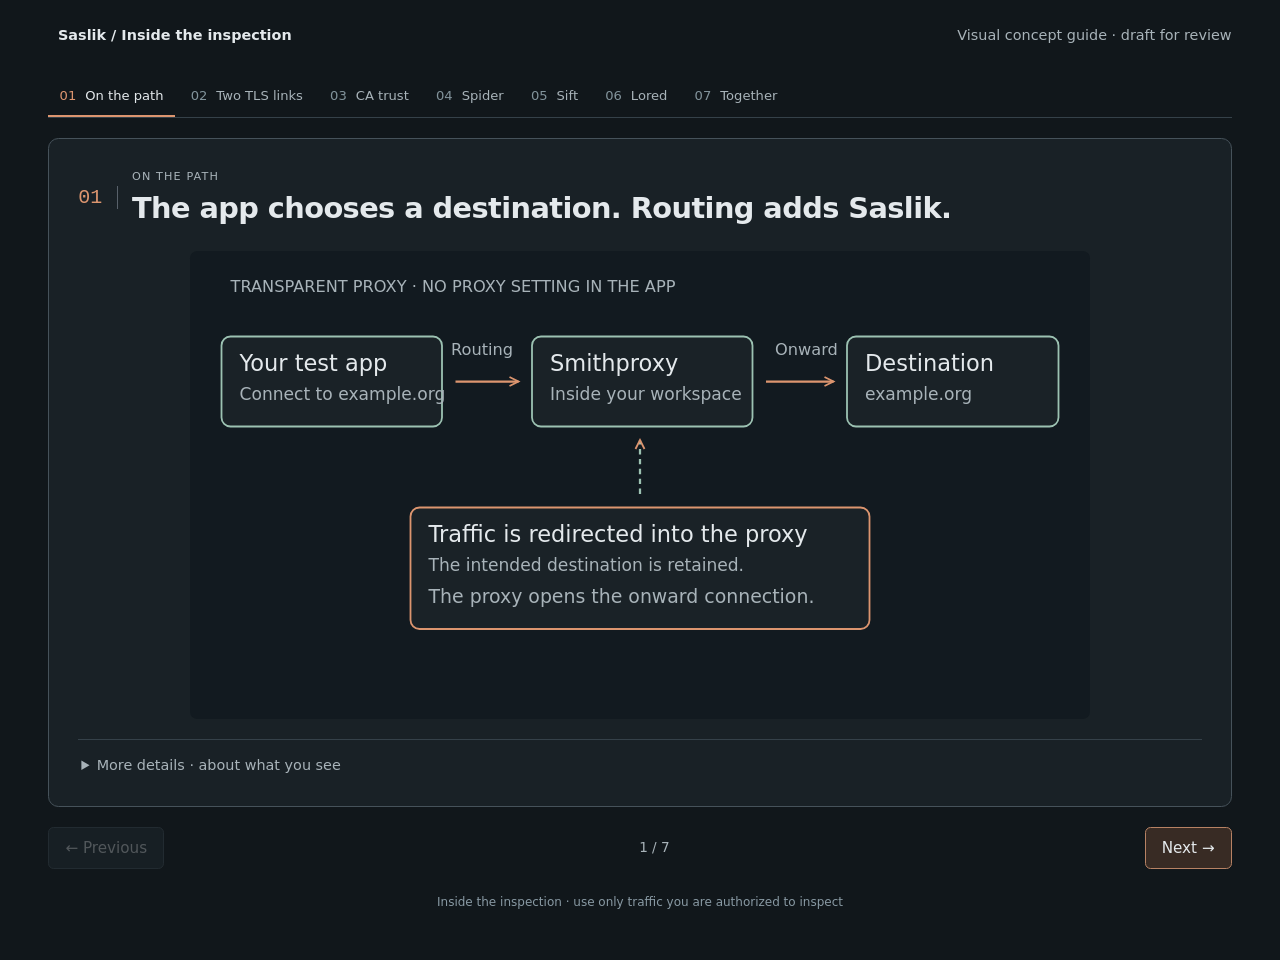
==== src/saslik/web/guides/inside_the_inspection/index.html @ 8b434bfe "Integrate Smithproxy GUI workspace component" ====
<!doctype html>
<html lang="en">
<head>
<meta charset="utf-8"><meta name="viewport" content="width=device-width,initial-scale=1">
<title>Inside the inspection · Saslik</title>
<link rel="icon" href="/saslik-mark.svg"><link rel="stylesheet" href="inspection.css"><script defer src="inspection.js"></script>
</head>
<body><main>
<header><a href="../meet_saslik/index.html"><img src="/saslik-mark.svg" alt="">Saslik / Inside the inspection</a><span>Visual concept guide · draft for review</span></header>
<nav class="contents" aria-label="Guide slides"><a href="#overview"><b>01</b> On the path</a><a href="#tls"><b>02</b> Two TLS links</a><a href="#trust"><b>03</b> CA trust</a><a href="#spider"><b>04</b> Spider</a><a href="#sift"><b>05</b> Sift</a><a href="#lored"><b>06</b> Lored</a><a href="#together"><b>07</b> Together</a></nav>
<section class="slide" id="overview">
<div class="slide-heading"><span class="number">01</span><div><p class="eyebrow">On the path</p><h1>The app chooses a destination. Routing adds Saslik.</h1></div></div>
<div class="slide-body"><figure><svg class="scene" viewBox="0 0 1000 520" xmlns="http://www.w3.org/2000/svg" role="img" aria-labelledby="flow-title"><title id="flow-title">Routing sends a test app's connection through Smithproxy, which connects onward to the intended server.</title><defs><marker id="arrow-flow" markerUnits="userSpaceOnUse" markerWidth="16" markerHeight="16" refX="13" refY="8" orient="auto"><path d="M3 3 13 8 3 13" fill="none" stroke="#dc956f" stroke-width="2"/></marker></defs><g font-family="system-ui,sans-serif"><text x="45" y="45" font-size="18" fill="#a8b3b9">TRANSPARENT PROXY · NO PROXY SETTING IN THE APP</text><rect x="35" y="95" width="245" height="100" rx="10" fill="#1a2227" stroke="#9cc2b2" stroke-width="2"/><text x="55" y="133" font-size="25" fill="#e4e9ec">Your test app</text><text x="55" y="165" font-size="19" fill="#a8b3b9">Connect to example.org</text><rect x="380" y="95" width="245" height="100" rx="10" fill="#1a2227" stroke="#9cc2b2" stroke-width="2"/><text x="400" y="133" font-size="25" fill="#e4e9ec">Smithproxy</text><text x="400" y="165" font-size="19" fill="#a8b3b9">Inside your workspace</text><rect x="730" y="95" width="235" height="100" rx="10" fill="#1a2227" stroke="#9cc2b2" stroke-width="2"/><text x="750" y="133" font-size="25" fill="#e4e9ec">Destination</text><text x="750" y="165" font-size="19" fill="#a8b3b9">example.org</text><path d="M295 145H365" fill="none" stroke="#dc956f" stroke-width="2.5" marker-end="url(#arrow-flow)"/><path d="M640 145H715" fill="none" stroke="#dc956f" stroke-width="2.5" marker-end="url(#arrow-flow)"/><text x="290" y="115" font-size="18" fill="#a8b3b9">Routing</text><text x="650" y="115" font-size="18" fill="#a8b3b9">Onward</text><rect x="245" y="285" width="510" height="135" rx="10" fill="#1a2227" stroke="#dc956f" stroke-width="2"/><text x="265" y="323" font-size="25" fill="#e4e9ec">Traffic is redirected into the proxy</text><text x="265" y="355" font-size="19" fill="#a8b3b9">The intended destination is retained.</text><text x="265" y="391" font-size="21" fill="#a8b3b9">The proxy opens the onward connection.</text><path d="M500 270V210" fill="none" stroke="#9cc2b2" stroke-width="2.5" stroke-dasharray="6 5" marker-end="url(#arrow-flow)"/></g></svg></figure></div>
<details><summary>More details · about what you see</summary><ul class="detail-facts">
<li><h3>Transparent to configuration</h3><p>The app does not need a proxy address or a proxy menu. Routing and interception rules put Smithproxy on the connection path. Transparent does not mean undetectable: TLS inspection changes the certificate the app sees.</p></li>
<li><h3>Routing and interception are different jobs</h3><p>Routing gets traffic to the workspace. Its interception rules deliver selected traffic to the proxy. In Saslik, Linux TPROXY is part of that plumbing; not every packet is automatically inspected.</p></li>
<li><h3>Keep the destination, change the path</h3><p>The app still asks for its intended server. Smithproxy retains the destination information and handles the onward connection. The diagrams use a simple HTTPS connection; other protocols can behave differently.</p></li>
</ul></details>
</section>
<section class="slide" id="tls">
<div class="slide-heading"><span class="number">02</span><div><p class="eyebrow">Two TLS links</p><h1>TLS inspection creates two encrypted connections.</h1></div></div>
<div class="slide-body"><figure><svg class="scene" viewBox="0 0 1000 520" xmlns="http://www.w3.org/2000/svg" role="img" aria-labelledby="tls-title"><title id="tls-title">TLS connection A ends at Smithproxy; separate TLS connection B connects Smithproxy to the destination. Decrypted content is available inside the proxy.</title><defs><marker id="arrow-tls" markerUnits="userSpaceOnUse" markerWidth="16" markerHeight="16" refX="13" refY="8" orient="auto"><path d="M3 3 13 8 3 13" fill="none" stroke="#dc956f" stroke-width="2"/></marker></defs><g font-family="system-ui,sans-serif"><rect x="30" y="140" width="220" height="100" rx="10" fill="#1a2227" stroke="#9cc2b2" stroke-width="2"/><text x="50" y="178" font-size="25" fill="#e4e9ec">Test app</text><text x="50" y="210" font-size="19" fill="#a8b3b9">Trusts workspace CA</text><rect x="390" y="120" width="220" height="155" rx="10" fill="#1a2227" stroke="#9cc2b2" stroke-width="2"/><text x="410" y="158" font-size="25" fill="#e4e9ec">Smithproxy</text><text x="410" y="190" font-size="19" fill="#a8b3b9">Decrypt · inspect</text><text x="410" y="235" font-size="22" fill="#9cc2b2">Re-encrypt</text><rect x="750" y="140" width="220" height="100" rx="10" fill="#1a2227" stroke="#9cc2b2" stroke-width="2"/><text x="770" y="178" font-size="25" fill="#e4e9ec">Destination</text><text x="770" y="210" font-size="19" fill="#a8b3b9">Its own certificate</text><path d="M265 180H375" fill="none" stroke="#dc956f" stroke-width="2.5" marker-end="url(#arrow-tls)"/><path d="M625 180H735" fill="none" stroke="#dc956f" stroke-width="2.5" marker-end="url(#arrow-tls)"/><text x="280" y="125" font-size="23" fill="#9cc2b2">TLS A</text><text x="645" y="125" font-size="23" fill="#9cc2b2">TLS B</text><text x="270" y="215" font-size="18" fill="#a8b3b9">Encrypted</text><text x="635" y="215" font-size="18" fill="#a8b3b9">Encrypted</text><rect x="200" y="340" width="600" height="115" rx="10" fill="#162923" stroke="#9cc2b2"/><text x="225" y="380" font-size="24" fill="#e4e9ec">Readable content exists at the inspection point.</text><text x="225" y="418" font-size="22" fill="#a8b3b9">Not as plaintext across the two network links.</text></g></svg></figure></div>
<details><summary>More details · about what you see</summary><ul class="detail-facts">
<li><h3>Not one TLS connection with a window cut into it</h3><p>Smithproxy participates in two separate TLS sessions with separate keys. It acts as the server toward the app and as the client toward the destination. Replies follow the same arrangement in reverse.</p></li>
<li><h3>Inspection is a configured choice</h3><p>This diagram describes an intercepted TLS connection. A connection that is passed through without TLS interception does not expose its encrypted application content to these tools.</p></li>
<li><h3>Server validation still matters</h3><p>Trusting the workspace CA on the client does not establish the real server’s identity. Upstream certificate verification is a separate responsibility of the proxy and its configured policy.</p></li>
</ul></details>
</section>
<section class="slide" id="trust">
<div class="slide-heading"><span class="number">03</span><div><p class="eyebrow">CA trust</p><h1>Your app must trust the inspection certificate.</h1></div></div>
<div class="slide-body"><figure><svg class="scene" viewBox="0 0 1000 520" xmlns="http://www.w3.org/2000/svg" role="img" aria-labelledby="trust-title"><title id="trust-title">Skewer helps install the workspace CA into the test app's trust store. Smithproxy presents a certificate for the destination signed by that CA.</title><defs><marker id="arrow-trust" markerUnits="userSpaceOnUse" markerWidth="16" markerHeight="16" refX="13" refY="8" orient="auto"><path d="M3 3 13 8 3 13" fill="none" stroke="#dc956f" stroke-width="2"/></marker></defs><g font-family="system-ui,sans-serif"><rect x="45" y="50" width="315" height="100" rx="10" fill="#1a2227" stroke="#9cc2b2" stroke-width="2"/><text x="65" y="88" font-size="25" fill="#e4e9ec">Skewer · CA Trust</text><text x="65" y="120" font-size="19" fill="#a8b3b9">Install into the test app</text><rect x="635" y="50" width="320" height="100" rx="10" fill="#1a2227" stroke="#9cc2b2" stroke-width="2"/><text x="655" y="88" font-size="25" fill="#e4e9ec">Workspace CA</text><text x="655" y="120" font-size="19" fill="#a8b3b9">Signs inspection certificates</text><rect x="45" y="290" width="315" height="140" rx="10" fill="#1a2227" stroke="#9cc2b2" stroke-width="2"/><text x="65" y="328" font-size="25" fill="#e4e9ec">Test app’s trust store</text><text x="65" y="360" font-size="19" fill="#a8b3b9">Workspace CA installed</text><text x="65" y="397" font-size="22" fill="#9cc2b2">Certificate accepted ✓</text><rect x="635" y="290" width="320" height="140" rx="10" fill="#1a2227" stroke="#9cc2b2" stroke-width="2"/><text x="655" y="328" font-size="25" fill="#e4e9ec">example.org</text><text x="655" y="360" font-size="19" fill="#a8b3b9">Certificate from Smithproxy</text><text x="655" y="397" font-size="20" fill="#a8b3b9">Signed by workspace CA</text><path d="M200 165V275" fill="none" stroke="#dc956f" stroke-width="2.5" marker-end="url(#arrow-trust)"/><path d="M795 165V275" fill="none" stroke="#dc956f" stroke-width="2.5" marker-end="url(#arrow-trust)"/><path d="M620 360H375" fill="none" stroke="#dc956f" stroke-width="2.5" marker-end="url(#arrow-trust)"/><text x="405" y="338" font-size="18" fill="#a8b3b9">Presented to the app</text></g></svg></figure></div>
<details><summary>More details · about what you see</summary><ul class="detail-facts">
<li><h3>One destination, a different issuer</h3><p>The app receives an inspection certificate for the destination, signed by the workspace CA—not the original certificate presented by the remote server. That is why the app must trust this CA.</p></li>
<li><h3>Install only where you need it</h3><p>Use Skewer’s CA Trust tab for supported browser profiles or system stores. Prefer a dedicated test profile or device. Trusting this CA permits its holder to issue certificates your app will accept.</p></li>
<li><h3>Some apps have additional checks</h3><p>An app may use a private trust store or certificate pinning. Installing a system CA does not guarantee it will accept interception. This guide explains ordinary certificate trust, not how to bypass those protections.</p></li>
</ul></details>
</section>
<section class="slide" id="spider">
<div class="slide-heading"><span class="number">04</span><div><p class="eyebrow">Spider</p><h1>Spider turns live traffic into something you can change.</h1></div></div>
<div class="slide-body"><figure><svg class="scene" viewBox="0 0 1000 520" xmlns="http://www.w3.org/2000/svg" role="img" aria-labelledby="spider-title"><title id="spider-title">Smithproxy forwards traffic and exchanges content callbacks and decisions with Spider. A user can inspect content and return an edited payload.</title><defs><marker id="arrow-spider" markerUnits="userSpaceOnUse" markerWidth="16" markerHeight="16" refX="13" refY="8" orient="auto"><path d="M3 3 13 8 3 13" fill="none" stroke="#dc956f" stroke-width="2"/></marker></defs><g font-family="system-ui,sans-serif"><rect x="30" y="75" width="220" height="95" rx="10" fill="#1a2227" stroke="#9cc2b2" stroke-width="2"/><text x="50" y="113" font-size="25" fill="#e4e9ec">Test app</text><text x="50" y="145" font-size="19" fill="#a8b3b9">Request / response</text><rect x="390" y="75" width="220" height="95" rx="10" fill="#1a2227" stroke="#9cc2b2" stroke-width="2"/><text x="410" y="113" font-size="25" fill="#e4e9ec">Smithproxy</text><text x="410" y="145" font-size="19" fill="#a8b3b9">Traffic stays here</text><rect x="750" y="75" width="220" height="95" rx="10" fill="#1a2227" stroke="#9cc2b2" stroke-width="2"/><text x="770" y="113" font-size="25" fill="#e4e9ec">Destination</text><text x="770" y="145" font-size="19" fill="#a8b3b9">Request / response</text><path d="M265 123H375" fill="none" stroke="#dc956f" stroke-width="2.5" marker-end="url(#arrow-spider)"/><path d="M625 123H735" fill="none" stroke="#dc956f" stroke-width="2.5" marker-end="url(#arrow-spider)"/><rect x="305" y="320" width="390" height="145" rx="10" fill="#1a2227" stroke="#9cc2b2" stroke-width="2"/><text x="325" y="358" font-size="25" fill="#e4e9ec">Spider · in your browser</text><text x="325" y="390" font-size="19" fill="#a8b3b9">Observe sessions · inspect content</text><text x="325" y="432" font-size="22" fill="#dc956f">Script → keep or replace content</text><path d="M440 185V305" fill="none" stroke="#9cc2b2" stroke-width="2.5" stroke-dasharray="6 5" marker-end="url(#arrow-spider)"/><path d="M560 305V185" fill="none" stroke="#9cc2b2" stroke-width="2.5" stroke-dasharray="6 5" marker-end="url(#arrow-spider)"/><text x="235" y="250" font-size="18" fill="#a8b3b9">Content + events</text><text x="580" y="250" font-size="18" fill="#a8b3b9">Decision / edited bytes</text></g></svg></figure></div>
<details><summary>More details · about what you see</summary><ul class="detail-facts">
<li><h3>Not another network hop</h3><p>Spider is an observer and controller connected to Smithproxy through callbacks and APIs. Your app is not configured to use Spider as its proxy. Smithproxy remains responsible for forwarding the connection.</p></li>
<li><h3>Scripting is an active tool</h3><p>Spider’s payload workbench supports scripts that examine content and produce replacements. Applying a replacement to live traffic requires the relevant live-edit or inspection mode; a preview alone is not a change to the connection.</p></li>
<li><h3>Keep edits deliberate</h3><p>Start with a small test request and one recognizable change. Content callbacks can be chunks rather than entire application messages. Editing bytes does not automatically preserve every protocol’s framing or semantics.</p></li>
</ul></details>
</section>
<section class="slide" id="sift">
<div class="slide-heading"><span class="number">05</span><div><p class="eyebrow">Sift</p><h1>Sift asks: what do these bytes tell us?</h1></div></div>
<div class="slide-body"><figure><svg class="scene" viewBox="0 0 1000 520" xmlns="http://www.w3.org/2000/svg" role="img" aria-labelledby="sift-title"><title id="sift-title">Smithproxy supplies stream chunks and metadata to Sift. Sift returns protocol and content identification based on evidence from the stream.</title><defs><marker id="arrow-sift" markerUnits="userSpaceOnUse" markerWidth="16" markerHeight="16" refX="13" refY="8" orient="auto"><path d="M3 3 13 8 3 13" fill="none" stroke="#dc956f" stroke-width="2"/></marker></defs><g font-family="system-ui,sans-serif"><rect x="35" y="80" width="290" height="110" rx="10" fill="#1a2227" stroke="#9cc2b2" stroke-width="2"/><text x="55" y="118" font-size="25" fill="#e4e9ec">Smithproxy</text><text x="55" y="150" font-size="19" fill="#a8b3b9">Observed stream chunks</text><rect x="630" y="80" width="335" height="110" rx="10" fill="#1a2227" stroke="#9cc2b2" stroke-width="2"/><text x="650" y="118" font-size="25" fill="#e4e9ec">Sift</text><text x="650" y="150" font-size="19" fill="#a8b3b9">Stateful content recognition</text><path d="M340 115H615" fill="none" stroke="#9cc2b2" stroke-width="2.5" stroke-dasharray="6 5" marker-end="url(#arrow-sift)"/><text x="360" y="90" font-size="18" fill="#a8b3b9">Bytes + flow metadata</text><path d="M615 170H340" fill="none" stroke="#9cc2b2" stroke-width="2.5" stroke-dasharray="6 5" marker-end="url(#arrow-sift)"/><text x="390" y="210" font-size="18" fill="#a8b3b9">Identification result</text><rect x="185" y="310" width="630" height="140" rx="10" fill="#1a2227" stroke="#9cc2b2" stroke-width="2"/><text x="205" y="348" font-size="25" fill="#e4e9ec">Evidence from the conversation</text><text x="205" y="380" font-size="19" fill="#a8b3b9">Requests and replies can build up the picture.</text><text x="205" y="420" font-size="23" fill="#dc956f">A port number alone is not proof of a protocol.</text></g></svg></figure></div>
<details><summary>More details · about what you see</summary><ul class="detail-facts">
<li><h3>A stream, not just one packet</h3><p>Sift tracks both directions of a flow. Recognition can depend on bytes arriving over multiple chunks and on the structure of the exchange, rather than a single packet or a familiar port.</p></li>
<li><h3>Recognition is not decryption</h3><p>Sift identifies what the supplied data supports. TLS inspection can expose application content to it; encrypted traffic does not become plaintext merely because Sift receives it.</p></li>
<li><h3>Separate analysis from action</h3><p>Sift returns findings. Those findings are distinct from forwarding, policy enforcement and a user’s content edits in Spider. Missing evidence should not be mistaken for a confident identification.</p></li>
</ul></details>
</section>
<section class="slide" id="lored">
<div class="slide-heading"><span class="number">06</span><div><p class="eyebrow">Lored</p><h1>Lored adds context about the destination.</h1></div></div>
<div class="slide-body"><figure><svg class="scene" viewBox="0 0 1000 520" xmlns="http://www.w3.org/2000/svg" role="img" aria-labelledby="lored-title"><title id="lored-title">Sift can optionally query Lored using destination metadata. Lored returns contextual candidates, kept distinct from payload-based evidence.</title><defs><marker id="arrow-lored" markerUnits="userSpaceOnUse" markerWidth="16" markerHeight="16" refX="13" refY="8" orient="auto"><path d="M3 3 13 8 3 13" fill="none" stroke="#dc956f" stroke-width="2"/></marker></defs><g font-family="system-ui,sans-serif"><rect x="35" y="85" width="280" height="110" rx="10" fill="#1a2227" stroke="#9cc2b2" stroke-width="2"/><text x="55" y="123" font-size="25" fill="#e4e9ec">Sift</text><text x="55" y="155" font-size="19" fill="#a8b3b9">What the stream reveals</text><rect x="650" y="85" width="315" height="110" rx="10" fill="#1a2227" stroke="#9cc2b2" stroke-width="2"/><text x="670" y="123" font-size="25" fill="#e4e9ec">Lored · optional</text><text x="670" y="155" font-size="19" fill="#a8b3b9">Destination context</text><path d="M330 120H635" fill="none" stroke="#9cc2b2" stroke-width="2.5" stroke-dasharray="6 5" marker-end="url(#arrow-lored)"/><text x="355" y="90" font-size="18" fill="#a8b3b9">IP · hostname · protocol</text><path d="M635 180H330" fill="none" stroke="#9cc2b2" stroke-width="2.5" stroke-dasharray="6 5" marker-end="url(#arrow-lored)"/><text x="360" y="220" font-size="18" fill="#a8b3b9">Context / candidates</text><rect x="65" y="325" width="410" height="120" rx="10" fill="#1a2227" stroke="#9cc2b2" stroke-width="2"/><text x="85" y="363" font-size="25" fill="#e4e9ec">Payload evidence</text><text x="85" y="395" font-size="19" fill="#a8b3b9">“These bytes match a protocol.”</text><rect x="525" y="325" width="410" height="120" rx="10" fill="#1a2227" stroke="#dc956f" stroke-width="2"/><text x="545" y="363" font-size="25" fill="#e4e9ec">Destination context</text><text x="545" y="395" font-size="19" fill="#a8b3b9">“This target suggests a service.”</text></g></svg></figure></div>
<details><summary>More details · about what you see</summary><ul class="detail-facts">
<li><h3>Two kinds of evidence</h3><p>Sift’s payload matches and Lored’s destination-based candidates are separate results. A hostname or IP association can add context, but it is not the same as proving an application from its bytes.</p></li>
<li><h3>An optional enrichment path</h3><p>Sift queries Lored only when configured and enrichment is requested. Lored is not required to explain transparent proxying or TLS inspection. Its availability and data depend on the workspace setup.</p></li>
<li><h3>Metadata, not a copy of the whole conversation</h3><p>The lookup uses destination information such as IP, port, SNI or HTTP host and protocol. Complete HTTP URLs are not forwarded by default. This is a context query, not an additional traffic-forwarding hop.</p></li>
</ul></details>
</section>
<section class="slide" id="together">
<div class="slide-heading"><span class="number">07</span><div><p class="eyebrow">Together</p><h1>One traffic path. Different jobs around it.</h1></div></div>
<div class="slide-body"><figure><svg class="scene" viewBox="0 0 1000 520" xmlns="http://www.w3.org/2000/svg" role="img" aria-labelledby="all-title"><title id="all-title">App traffic flows through Smithproxy to the destination. Spider observes and edits through callbacks; Sift analyzes bytes and can query Lored for context.</title><defs><marker id="arrow-all" markerUnits="userSpaceOnUse" markerWidth="16" markerHeight="16" refX="13" refY="8" orient="auto"><path d="M3 3 13 8 3 13" fill="none" stroke="#dc956f" stroke-width="2"/></marker></defs><g font-family="system-ui,sans-serif"><rect x="30" y="65" width="220" height="95" rx="10" fill="#1a2227" stroke="#9cc2b2" stroke-width="2"/><text x="50" y="103" font-size="25" fill="#e4e9ec">Test app</text><text x="50" y="135" font-size="19" fill="#a8b3b9">Selected test traffic</text><rect x="390" y="65" width="220" height="95" rx="10" fill="#1a2227" stroke="#9cc2b2" stroke-width="2"/><text x="410" y="103" font-size="25" fill="#e4e9ec">Smithproxy</text><text x="410" y="135" font-size="19" fill="#a8b3b9">Proxy + TLS inspection</text><rect x="750" y="65" width="220" height="95" rx="10" fill="#1a2227" stroke="#9cc2b2" stroke-width="2"/><text x="770" y="103" font-size="25" fill="#e4e9ec">Destination</text><text x="770" y="135" font-size="19" fill="#a8b3b9">Real service</text><path d="M265 112H375" fill="none" stroke="#dc956f" stroke-width="2.5" marker-end="url(#arrow-all)"/><path d="M625 112H735" fill="none" stroke="#dc956f" stroke-width="2.5" marker-end="url(#arrow-all)"/><rect x="40" y="340" width="265" height="110" rx="10" fill="#1a2227" stroke="#9cc2b2" stroke-width="2"/><text x="60" y="378" font-size="25" fill="#e4e9ec">Spider</text><text x="60" y="410" font-size="19" fill="#a8b3b9">Observe · script · edit</text><rect x="385" y="340" width="230" height="110" rx="10" fill="#1a2227" stroke="#9cc2b2" stroke-width="2"/><text x="405" y="378" font-size="25" fill="#e4e9ec">Sift</text><text x="405" y="410" font-size="19" fill="#a8b3b9">Recognize content</text><rect x="710" y="340" width="250" height="110" rx="10" fill="#1a2227" stroke="#9cc2b2" stroke-width="2"/><text x="730" y="378" font-size="25" fill="#e4e9ec">Lored</text><text x="730" y="410" font-size="19" fill="#a8b3b9">Add target context</text><path d="M440 175V245H170V325" fill="none" stroke="#9cc2b2" stroke-width="2.5" stroke-dasharray="6 5" marker-end="url(#arrow-all)"/><path d="M515 325V175" fill="none" stroke="#9cc2b2" stroke-width="2.5" stroke-dasharray="6 5" marker-end="url(#arrow-all)"/><path d="M485 175V325" fill="none" stroke="#9cc2b2" stroke-width="2.5" stroke-dasharray="6 5" marker-end="url(#arrow-all)"/><path d="M630 380H695" fill="none" stroke="#9cc2b2" stroke-width="2.5" stroke-dasharray="6 5" marker-end="url(#arrow-all)"/><path d="M695 420H630" fill="none" stroke="#9cc2b2" stroke-width="2.5" stroke-dasharray="6 5" marker-end="url(#arrow-all)"/><text x="45" y="215" font-size="18" fill="#a8b3b9">Callbacks / decisions</text><path d="M205 325V275H410V175" fill="none" stroke="#9cc2b2" stroke-width="2.5" stroke-dasharray="6 5" marker-end="url(#arrow-all)"/><text x="570" y="270" font-size="18" fill="#a8b3b9">Analysis / enrichment</text><text x="45" y="495" font-size="18" fill="#a8b3b9">Solid: traffic path · Dashed: service exchanges · simplified, not an execution timeline</text></g></svg></figure></div>
<details><summary>More details · about what you see</summary><ul class="detail-facts">
<li><h3>Follow the question you are asking</h3><p>How does it get there? Routing and Smithproxy. What does the content say? Sift. What is the destination associated with? Lored. What can I observe or change? Spider.</p></li>
<li><h3>A map of responsibilities</h3><p>The diagram shows conceptual relationships, not a promise that every byte visits every tool or that callbacks always run in this order. Configuration controls inspection, enrichment and live edits.</p></li>
<li><h3>Try it with one request</h3><p>Attach a test browser with Skewer, install the workspace CA into that profile, then visit a simple site. Open Spider from the signed-in Saslik portal and match the destination to the live session.</p></li>
</ul></details>
</section>
<nav class="pager" id="pager" hidden aria-label="Slide navigation"><button id="previous">← Previous</button><span id="progress" aria-live="polite"></span><button id="next">Next →</button></nav>
<footer>Inside the inspection · use only traffic you are authorized to inspect</footer>
</main></body></html>
---- src/saslik/web/guides/inside_the_inspection/inspection.css ----
:root {
    color-scheme: dark;
    --bg: #11171b;
    --text: #e4e9ec;
    --muted: #a8b3b9;
    --orange: #dc956f;
    --green: #9cc2b2;
    --line: #354149;
}
* { box-sizing: border-box; }
body { margin: 0; background: var(--bg); color: var(--text); font: 18px/1.6 system-ui, sans-serif; }
main { max-width: 1260px; margin: auto; padding: 1.5rem clamp(1rem, 3vw, 2.5rem) 3rem; }
a { color: var(--green); text-underline-offset: .2em; }
a:focus-visible, button:focus-visible, summary:focus-visible { outline: 2px solid var(--orange); outline-offset: 4px; }
header { display: flex; justify-content: space-between; gap: 1rem; flex-wrap: wrap; padding-bottom: 1rem; color: var(--muted); font-size: .9rem; }
header a { text-decoration: none; color: var(--text); font-weight: 650; }
header img { width: 28px; vertical-align: middle; margin-right: .6rem; }
.contents { display: flex; flex-wrap: wrap; gap: .3rem; margin: .75rem 0 1.25rem; border-bottom: 1px solid var(--line); }
.contents a { padding: .6rem .7rem; border-bottom: 2px solid transparent; color: var(--muted); text-decoration: none; font-size: .82rem; }
.contents b { margin-right: .3rem; color: var(--st-muted, #82939b); font-weight: 500; }
.contents a[aria-current=step] { border-color: var(--orange); color: var(--text); }
.contents a[aria-current=step] b { color: var(--orange); }
.slide { margin: 1.25rem 0; padding: clamp(1rem, 2.5vw, 1.8rem); border: 1px solid var(--st-border, #46525a); border-radius: .65rem; background: var(--st-surface-raised, #192126); }
.slide[hidden] { display: none; }
.slide-heading { display: flex; align-items: center; gap: .9rem; margin-bottom: 1.5rem; }
.number { flex-shrink: 0; color: var(--orange); font: 500 1.25rem ui-monospace, monospace; padding-right: .9rem; border-right: 1px solid var(--st-border-strong, #58616a); }
.eyebrow { margin: 0 0 .3rem; color: var(--muted); letter-spacing: .1em; font-size: .7rem; text-transform: uppercase; }
h1, h2 { font-size: clamp(1.35rem, 2.5vw, 1.8rem); line-height: 1.25; letter-spacing: -.02em; margin: 0; font-weight: 600; }
.slide-body { display: grid; grid-template-columns: minmax(0, 1.8fr) minmax(260px, 1fr); gap: 1.6rem; align-items: center; }
figure { margin: 0; min-width: 0; }
.scene { display: block; width: 100%; height: auto; border-radius: .45rem; background: var(--st-surface, #121a20); }
#overview figure { max-width: 840px; margin: auto; }
.slide-notes { border-left: 1px solid var(--st-border, #43515a); padding-left: 1.4rem; font-size: .95rem; }
.slide-notes h3 { margin: 0 0 .6rem; font-size: 1rem; font-weight: 650; }
.slide-notes p { margin: 0 0 1rem; color: var(--muted); }
.slide-notes ol { padding-left: 1.3rem; margin: 0; }
.slide-notes li { padding-left: .2rem; margin: .65rem 0; }
.slide-notes li::marker { color: var(--orange); font-size: .85rem; }
.overview-caption { max-width: 80ch; margin: 1.2rem auto; color: var(--muted); font-size: .95rem; }
details { border-top: 1px solid var(--line); padding: .9rem .2rem 0; margin: 1.25rem 0 0; }
summary { cursor: pointer; color: var(--muted); font-size: .9rem; }
details p { max-width: 80ch; color: var(--muted); font-size: .95rem; }
strong { color: var(--text); }
.pager { display: flex; justify-content: space-between; align-items: center; gap: 1rem; }
.pager[hidden] { display: none; }
.pager button { border: 1px solid var(--st-border, #4c5b64); border-radius: .35rem; background: var(--st-surface-raised, #25323a); color: var(--text); font: inherit; font-size: .95rem; padding: .5rem 1rem; cursor: pointer; }
.pager button:disabled { opacity: .3; cursor: default; }
.pager #next { border-color: var(--st-warning, #b78264); background: var(--st-surface-raised, #382b24); }
.pager span { color: var(--muted); font-size: .85rem; }
.checkpoints { display: flex; align-items: center; gap: .7rem; padding: .75rem 0 1.25rem; }
.checkpoints a { flex: 1; text-align: center; text-decoration: none; border: 1px solid var(--line); border-radius: .35rem; padding: .7rem .5rem; background: var(--st-surface-raised, #202b31); font-size: .95rem; }
.checkpoints span { margin-right: .5rem; color: var(--muted); }
.checkpoints > b { color: var(--orange); font-size: 1.2rem; font-weight: 400; }
footer { margin: 1.5rem 0 0; font-size: .75rem; color: var(--st-muted, #899aa4); text-align: center; }
@media (max-width: 950px) {
    .slide-body { grid-template-columns: 1fr; gap: 1.2rem; }
    .slide-body figure { max-width: 800px; width: 100%; margin: auto; }
    .slide-notes { border-left: 0; border-top: 1px solid var(--line); padding: 1rem 0 0; }
}
@media (max-width: 650px) {
    body { font-size: 17px; }
    .contents { gap: .2rem; }
    .contents a { font-size: .75rem; padding: .4rem; }
    .contents b { display: none; }
    .slide { padding: .9rem; }
    .slide-heading { gap: .7rem; }
    .scene { min-width: 560px; }
    figure { overflow-x: auto; }
    .checkpoints { flex-wrap: wrap; gap: .4rem; }
    .checkpoints a { flex-basis: 40%; }
    .checkpoints > b { display: none; }
}
@media print {
    .slide[hidden] { display: block; }
    header, .contents, .pager, footer { display: none; }
    .slide { break-after: page; break-inside: avoid; margin: 0; }
    .scene { min-width: 0; }
}

/* This introduction is independent of the step-by-step setup guide. */
.detail-facts { display: grid; grid-template-columns: repeat(2, minmax(0, 1fr)); gap: 1.3rem 2rem; list-style: none; margin: 0; padding: 1.2rem 0 .3rem; }
.detail-facts li { border-left: 2px solid var(--line); padding-left: 1rem; }
.detail-facts h3 { margin: 0 0 .5rem; font-size: 1rem; font-weight: 600; }
.detail-facts p { margin: 0; }
.detail-facts .manual-choice { border-left-color: var(--orange); }
.detail-facts .manual-choice h3 { color: var(--orange); }
@media (max-width: 750px) { .detail-facts { grid-template-columns: 1fr; } }
#overview figure { width: 100%; max-width: none; }
.slide-body { grid-template-columns: minmax(0, 2fr) minmax(270px, 1fr); }
.slide-notes ul { margin: 0; padding-left: 1.15rem; }
.slide-notes li { margin: .9rem 0; padding-left: .15rem; }
.slide-notes li::marker { color: var(--orange); }
.aside-note { border-top: 1px solid var(--line); margin: 1.5rem 0 0; padding-top: 1rem; color: var(--muted); font-size: .9rem; }
.setup-link { display: inline-block; margin-top: 1.4rem; padding: .55rem .9rem; border: 1px solid var(--orange); border-radius: .35rem; text-decoration: none; }
@media (max-width: 950px) { .slide-body { grid-template-columns: 1fr; } }

.trust-note { margin: 1.3rem 0 0; padding: .8rem 1rem; border-left: 2px solid var(--orange); background: #172127; color: var(--muted); font-size: .9rem; }
.trust-note span { color: var(--orange); margin-right: .7rem; font-weight: 600; }

/* Keep the explanation in the diagram; optional context belongs in details. */
.slide-body { display: block; }
.slide-body figure, #overview figure { width: 100%; max-width: 900px; margin: auto; }
.detail-facts .routing-warning { grid-column: 1 / -1; border-left-color: var(--orange); padding: 1rem 1.2rem; }
.detail-facts .routing-warning h3, .detail-facts .routing-warning p { color: var(--orange); }
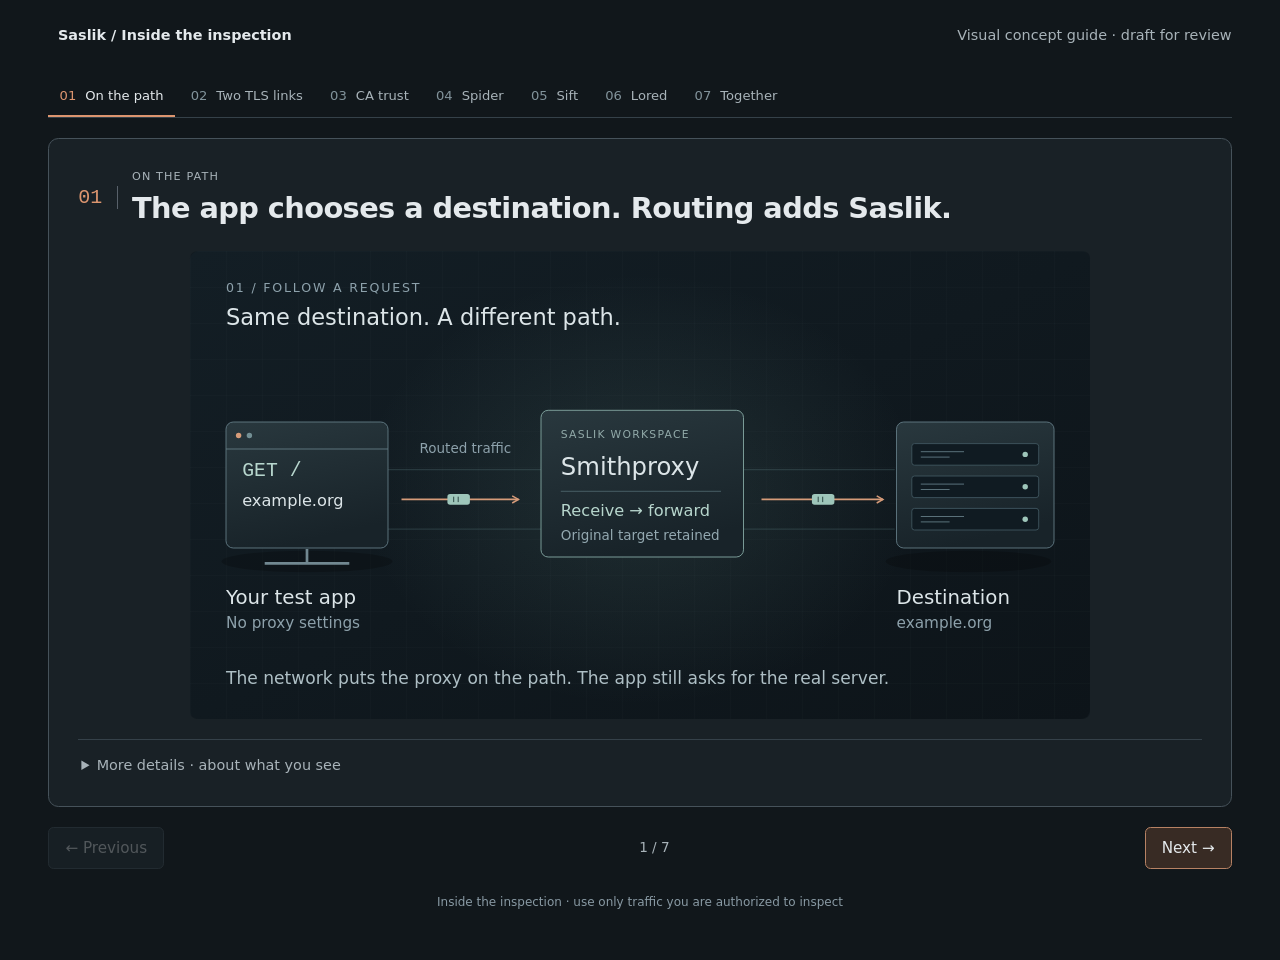
==== commit c41d3b46: "Refresh inspection guide visuals" ====
--- a/src/saslik/web/guides/inside_the_inspection/index.html
+++ b/src/saslik/web/guides/inside_the_inspection/index.html
@@ -10,7 +10,14 @@
 <nav class="contents" aria-label="Guide slides"><a href="#overview"><b>01</b> On the path</a><a href="#tls"><b>02</b> Two TLS links</a><a href="#trust"><b>03</b> CA trust</a><a href="#spider"><b>04</b> Spider</a><a href="#sift"><b>05</b> Sift</a><a href="#lored"><b>06</b> Lored</a><a href="#together"><b>07</b> Together</a></nav>
 <section class="slide" id="overview">
 <div class="slide-heading"><span class="number">01</span><div><p class="eyebrow">On the path</p><h1>The app chooses a destination. Routing adds Saslik.</h1></div></div>
-<div class="slide-body"><figure><svg class="scene" viewBox="0 0 1000 520" xmlns="http://www.w3.org/2000/svg" role="img" aria-labelledby="flow-title"><title id="flow-title">Routing sends a test app's connection through Smithproxy, which connects onward to the intended server.</title><defs><marker id="arrow-flow" markerUnits="userSpaceOnUse" markerWidth="16" markerHeight="16" refX="13" refY="8" orient="auto"><path d="M3 3 13 8 3 13" fill="none" stroke="#dc956f" stroke-width="2"/></marker></defs><g font-family="system-ui,sans-serif"><text x="45" y="45" font-size="18" fill="#a8b3b9">TRANSPARENT PROXY · NO PROXY SETTING IN THE APP</text><rect x="35" y="95" width="245" height="100" rx="10" fill="#1a2227" stroke="#9cc2b2" stroke-width="2"/><text x="55" y="133" font-size="25" fill="#e4e9ec">Your test app</text><text x="55" y="165" font-size="19" fill="#a8b3b9">Connect to example.org</text><rect x="380" y="95" width="245" height="100" rx="10" fill="#1a2227" stroke="#9cc2b2" stroke-width="2"/><text x="400" y="133" font-size="25" fill="#e4e9ec">Smithproxy</text><text x="400" y="165" font-size="19" fill="#a8b3b9">Inside your workspace</text><rect x="730" y="95" width="235" height="100" rx="10" fill="#1a2227" stroke="#9cc2b2" stroke-width="2"/><text x="750" y="133" font-size="25" fill="#e4e9ec">Destination</text><text x="750" y="165" font-size="19" fill="#a8b3b9">example.org</text><path d="M295 145H365" fill="none" stroke="#dc956f" stroke-width="2.5" marker-end="url(#arrow-flow)"/><path d="M640 145H715" fill="none" stroke="#dc956f" stroke-width="2.5" marker-end="url(#arrow-flow)"/><text x="290" y="115" font-size="18" fill="#a8b3b9">Routing</text><text x="650" y="115" font-size="18" fill="#a8b3b9">Onward</text><rect x="245" y="285" width="510" height="135" rx="10" fill="#1a2227" stroke="#dc956f" stroke-width="2"/><text x="265" y="323" font-size="25" fill="#e4e9ec">Traffic is redirected into the proxy</text><text x="265" y="355" font-size="19" fill="#a8b3b9">The intended destination is retained.</text><text x="265" y="391" font-size="21" fill="#a8b3b9">The proxy opens the onward connection.</text><path d="M500 270V210" fill="none" stroke="#9cc2b2" stroke-width="2.5" stroke-dasharray="6 5" marker-end="url(#arrow-flow)"/></g></svg></figure></div>
+<div class="slide-body"><figure><svg class="scene" viewBox="0 0 1000 520" xmlns="http://www.w3.org/2000/svg" role="img" aria-labelledby="route-scene-title"><title id="route-scene-title">An application request is routed through Smithproxy to its original destination.</title><defs>
+<linearGradient id="route-scene-bg" x2="1" y2="1"><stop stop-color="#131e25"/><stop offset="1" stop-color="#0d1419"/></linearGradient>
+<linearGradient id="route-scene-lane"><stop stop-color="#536d78" stop-opacity=".08"/><stop offset=".5" stop-color="#89afa9" stop-opacity=".35"/><stop offset="1" stop-color="#536d78" stop-opacity=".08"/></linearGradient>
+<linearGradient id="route-scene-panel" x2=".3" y2="1"><stop stop-color="#29383e"/><stop offset="1" stop-color="#182329"/></linearGradient>
+<radialGradient id="route-scene-light"><stop stop-color="#82b4aa" stop-opacity=".14"/><stop offset="1" stop-color="#82b4aa" stop-opacity="0"/></radialGradient>
+<pattern id="route-scene-grid" width="40" height="40" patternUnits="userSpaceOnUse"><path d="M40 0H0V40" fill="none" stroke="#839ba6" stroke-opacity=".055"/></pattern>
+<marker id="route-scene-arrow" markerWidth="12" markerHeight="12" refX="10" refY="6" orient="auto" markerUnits="userSpaceOnUse"><path d="M3 2L10 6L3 10" fill="none" stroke="#d69b79" stroke-width="1.6"/></marker>
+</defs><rect width="1000" height="520" rx="10" fill="url(#route-scene-bg)"/><rect width="1000" height="520" fill="url(#route-scene-grid)"/><ellipse cx="500" cy="265" rx="310" ry="240" fill="url(#route-scene-light)"/><g font-family="system-ui,sans-serif"><text x="40" y="45" font-size="14" fill="#8da1ab" letter-spacing="2">01 / FOLLOW A REQUEST</text><text x="40" y="82" font-size="25" fill="#dce5e8" >Same destination. A different path.</text><path d="M217 276H783" stroke="url(#route-scene-lane)" stroke-width="68"/><path d="M217 243H783M217 309H783" stroke="#668a8f" stroke-opacity=".35"/><path d="M235 276H365" fill="none" stroke="#d69b79" stroke-width="2" marker-end="url(#route-scene-arrow)"/><path d="M635 276H770" fill="none" stroke="#d69b79" stroke-width="2" marker-end="url(#route-scene-arrow)"/><ellipse cx="130" cy="345" rx="95" ry="12" fill="#000" opacity=".22"/><rect x="40" y="190" width="180" height="140" rx="8" fill="url(#route-scene-panel)" stroke="#637b85"/><path d="M40 220H220" stroke="#637b85"/><circle cx="54" cy="205" r="3" fill="#d69b79"/><circle cx="66" cy="205" r="3" fill="#738f94"/><path d="M83 347H177M130 331V347" stroke="#718891" stroke-width="3"/><text x="58" y="250" font-size="22" fill="#b7d6cd" font-family="ui-monospace,monospace">GET /</text><text x="58" y="283" font-size="18" fill="#dce5e8" >example.org</text><text x="40" y="392" font-size="22" fill="#dce5e8" >Your test app</text><text x="40" y="419" font-size="17" fill="#8da1ab" >No proxy settings</text><rect x="390" y="177" width="225" height="163" rx="8" fill="url(#route-scene-panel)" stroke="#85a9a3"/><text x="412" y="208" font-size="12" fill="#92aaa9" letter-spacing="1.4">SASLIK WORKSPACE</text><text x="412" y="249" font-size="27" fill="#dce5e8" >Smithproxy</text><path d="M412 267H590" stroke="#4c646b"/><text x="412" y="294" font-size="18" fill="#b7d6cd" >Receive → forward</text><text x="412" y="321" font-size="15" fill="#93a8b0" >Original target retained</text><rect x="286" y="270" width="25" height="12" rx="3" fill="#9ec6ba"/><path d="M293 273V279M298 273V279" stroke="#213b39"/><rect x="691" y="270" width="25" height="12" rx="3" fill="#9ec6ba"/><path d="M698 273V279M703 273V279" stroke="#213b39"/><ellipse cx="865" cy="345" rx="92" ry="12" fill="#000" opacity=".22"/><rect x="785" y="190" width="175" height="140" rx="8" fill="url(#route-scene-panel)" stroke="#637b85"/><rect x="802" y="214" width="141" height="24" rx="3" fill="#101b22" stroke="#40565f"/><circle cx="928" cy="226" r="3" fill="#9ec6ba"/><path d="M812 223H860M812 229H844" stroke="#637b85"/><rect x="802" y="250" width="141" height="24" rx="3" fill="#101b22" stroke="#40565f"/><circle cx="928" cy="262" r="3" fill="#9ec6ba"/><path d="M812 259H860M812 265H844" stroke="#637b85"/><rect x="802" y="286" width="141" height="24" rx="3" fill="#101b22" stroke="#40565f"/><circle cx="928" cy="298" r="3" fill="#9ec6ba"/><path d="M812 295H860M812 301H844" stroke="#637b85"/><text x="785" y="392" font-size="22" fill="#dce5e8" >Destination</text><text x="785" y="419" font-size="17" fill="#8da1ab" >example.org</text><text x="255" y="224" font-size="15" fill="#8da1ab" >Routed traffic</text><text x="40" y="481" font-size="19" fill="#aebfc5" >The network puts the proxy on the path. The app still asks for the real server.</text></g></svg></figure></div>
 <details><summary>More details · about what you see</summary><ul class="detail-facts">
 <li><h3>Transparent to configuration</h3><p>The app does not need a proxy address or a proxy menu. Routing and interception rules put Smithproxy on the connection path. Transparent does not mean undetectable: TLS inspection changes the certificate the app sees.</p></li>
 <li><h3>Routing and interception are different jobs</h3><p>Routing gets traffic to the workspace. Its interception rules deliver selected traffic to the proxy. In Saslik, Linux TPROXY is part of that plumbing; not every packet is automatically inspected.</p></li>
@@ -19,7 +26,14 @@
 </section>
 <section class="slide" id="tls">
 <div class="slide-heading"><span class="number">02</span><div><p class="eyebrow">Two TLS links</p><h1>TLS inspection creates two encrypted connections.</h1></div></div>
-<div class="slide-body"><figure><svg class="scene" viewBox="0 0 1000 520" xmlns="http://www.w3.org/2000/svg" role="img" aria-labelledby="tls-title"><title id="tls-title">TLS connection A ends at Smithproxy; separate TLS connection B connects Smithproxy to the destination. Decrypted content is available inside the proxy.</title><defs><marker id="arrow-tls" markerUnits="userSpaceOnUse" markerWidth="16" markerHeight="16" refX="13" refY="8" orient="auto"><path d="M3 3 13 8 3 13" fill="none" stroke="#dc956f" stroke-width="2"/></marker></defs><g font-family="system-ui,sans-serif"><rect x="30" y="140" width="220" height="100" rx="10" fill="#1a2227" stroke="#9cc2b2" stroke-width="2"/><text x="50" y="178" font-size="25" fill="#e4e9ec">Test app</text><text x="50" y="210" font-size="19" fill="#a8b3b9">Trusts workspace CA</text><rect x="390" y="120" width="220" height="155" rx="10" fill="#1a2227" stroke="#9cc2b2" stroke-width="2"/><text x="410" y="158" font-size="25" fill="#e4e9ec">Smithproxy</text><text x="410" y="190" font-size="19" fill="#a8b3b9">Decrypt · inspect</text><text x="410" y="235" font-size="22" fill="#9cc2b2">Re-encrypt</text><rect x="750" y="140" width="220" height="100" rx="10" fill="#1a2227" stroke="#9cc2b2" stroke-width="2"/><text x="770" y="178" font-size="25" fill="#e4e9ec">Destination</text><text x="770" y="210" font-size="19" fill="#a8b3b9">Its own certificate</text><path d="M265 180H375" fill="none" stroke="#dc956f" stroke-width="2.5" marker-end="url(#arrow-tls)"/><path d="M625 180H735" fill="none" stroke="#dc956f" stroke-width="2.5" marker-end="url(#arrow-tls)"/><text x="280" y="125" font-size="23" fill="#9cc2b2">TLS A</text><text x="645" y="125" font-size="23" fill="#9cc2b2">TLS B</text><text x="270" y="215" font-size="18" fill="#a8b3b9">Encrypted</text><text x="635" y="215" font-size="18" fill="#a8b3b9">Encrypted</text><rect x="200" y="340" width="600" height="115" rx="10" fill="#162923" stroke="#9cc2b2"/><text x="225" y="380" font-size="24" fill="#e4e9ec">Readable content exists at the inspection point.</text><text x="225" y="418" font-size="22" fill="#a8b3b9">Not as plaintext across the two network links.</text></g></svg></figure></div>
+<div class="slide-body"><figure><svg class="scene" viewBox="0 0 1000 520" xmlns="http://www.w3.org/2000/svg" role="img" aria-labelledby="tls-scene-title"><title id="tls-scene-title">Two encrypted TLS links meet at Smithproxy, where the request can be inspected.</title><defs>
+<linearGradient id="tls-scene-bg" x2="1" y2="1"><stop stop-color="#131e25"/><stop offset="1" stop-color="#0d1419"/></linearGradient>
+<linearGradient id="tls-scene-lane"><stop stop-color="#536d78" stop-opacity=".08"/><stop offset=".5" stop-color="#89afa9" stop-opacity=".35"/><stop offset="1" stop-color="#536d78" stop-opacity=".08"/></linearGradient>
+<linearGradient id="tls-scene-panel" x2=".3" y2="1"><stop stop-color="#29383e"/><stop offset="1" stop-color="#182329"/></linearGradient>
+<radialGradient id="tls-scene-light"><stop stop-color="#82b4aa" stop-opacity=".14"/><stop offset="1" stop-color="#82b4aa" stop-opacity="0"/></radialGradient>
+<pattern id="tls-scene-grid" width="40" height="40" patternUnits="userSpaceOnUse"><path d="M40 0H0V40" fill="none" stroke="#839ba6" stroke-opacity=".055"/></pattern>
+<marker id="tls-scene-arrow" markerWidth="12" markerHeight="12" refX="10" refY="6" orient="auto" markerUnits="userSpaceOnUse"><path d="M3 2L10 6L3 10" fill="none" stroke="#d69b79" stroke-width="1.6"/></marker>
+</defs><rect width="1000" height="520" rx="10" fill="url(#tls-scene-bg)"/><rect width="1000" height="520" fill="url(#tls-scene-grid)"/><ellipse cx="500" cy="265" rx="310" ry="240" fill="url(#tls-scene-light)"/><g font-family="system-ui,sans-serif"><text x="40" y="45" font-size="14" fill="#8da1ab" letter-spacing="2">02 / AT THE INSPECTION POINT</text><text x="40" y="83" font-size="25" fill="#dce5e8" >Encrypted on the wire. Readable here.</text><rect x="40" y="185" width="270" height="120" rx="8" fill="url(#tls-scene-lane)" stroke="#46666d"/><rect x="690" y="185" width="270" height="120" rx="8" fill="url(#tls-scene-lane)" stroke="#46666d"/><path d="M71 232V227a7 7 0 0 1 14 0v5" fill="none" stroke="#a9c9c0" stroke-width="2"/><rect x="67" y="232" width="26" height="21" rx="4" fill="#263d40" stroke="#a9c9c0"/><circle cx="80" cy="242" r="2" fill="#a9c9c0"/><path d="M912 232V227a7 7 0 0 1 14 0v5" fill="none" stroke="#a9c9c0" stroke-width="2"/><rect x="908" y="232" width="26" height="21" rx="4" fill="#263d40" stroke="#a9c9c0"/><circle cx="921" cy="242" r="2" fill="#a9c9c0"/><text x="106" y="233" font-size="19" fill="#6b8e96" font-family="ui-monospace,monospace">8f 2a c0 91</text><text x="106" y="263" font-size="19" fill="#6b8e96" font-family="ui-monospace,monospace">d3 7b 04 e6</text><text x="725" y="233" font-size="19" fill="#6b8e96" font-family="ui-monospace,monospace">a1 6d 30 f8</text><text x="725" y="263" font-size="19" fill="#6b8e96" font-family="ui-monospace,monospace">92 0c b7 5e</text><path d="M280 245H335" stroke="#d69b79" stroke-width="2" marker-end="url(#tls-scene-arrow)"/><path d="M665 245H710" stroke="#d69b79" stroke-width="2" marker-end="url(#tls-scene-arrow)"/><rect x="347" y="154" width="306" height="204" rx="10" fill="#000" opacity=".25" transform="translate(0 10)"/><rect x="347" y="144" width="306" height="204" rx="10" fill="url(#tls-scene-panel)" stroke="#9bc1b5"/><path d="M347 183H653" stroke="#506d70"/><text x="367" y="170" font-size="13" fill="#a8ccc0" letter-spacing="1.5">SMITHPROXY</text><text x="369" y="220" font-size="21" fill="#e0e9eb" font-family="ui-monospace,monospace">GET / HTTP/1.1</text><text x="369" y="252" font-size="20" fill="#a8ccc0" font-family="ui-monospace,monospace">Host: example.org</text><path d="M369 277H628" stroke="#405b64"/><text x="369" y="310" font-size="21" fill="#d69b79" >Inspect · analyze · edit</text><text x="85" y="156" font-size="19" fill="#b7d6cd" >TLS A</text><text x="793" y="156" font-size="19" fill="#b7d6cd" >TLS B</text><text x="40" y="361" font-size="21" fill="#dce5e8" >Test app ↔ proxy</text><text x="712" y="361" font-size="21" fill="#dce5e8" >Proxy ↔ destination</text><text x="40" y="390" font-size="16" fill="#8da1ab" >Workspace CA trusted by app</text><text x="712" y="390" font-size="16" fill="#8da1ab" >Server’s own certificate</text><path d="M40 433H960" stroke="#34474f"/><text x="40" y="469" font-size="22" fill="#dce5e8" >Two separate sessions. Separate keys.</text><text x="40" y="497" font-size="17" fill="#8da1ab" >Responses travel back through the same inspection point.</text></g></svg></figure></div>
 <details><summary>More details · about what you see</summary><ul class="detail-facts">
 <li><h3>Not one TLS connection with a window cut into it</h3><p>Smithproxy participates in two separate TLS sessions with separate keys. It acts as the server toward the app and as the client toward the destination. Replies follow the same arrangement in reverse.</p></li>
 <li><h3>Inspection is a configured choice</h3><p>This diagram describes an intercepted TLS connection. A connection that is passed through without TLS interception does not expose its encrypted application content to these tools.</p></li>
@@ -28,7 +42,7 @@
 </section>
 <section class="slide" id="trust">
 <div class="slide-heading"><span class="number">03</span><div><p class="eyebrow">CA trust</p><h1>Your app must trust the inspection certificate.</h1></div></div>
-<div class="slide-body"><figure><svg class="scene" viewBox="0 0 1000 520" xmlns="http://www.w3.org/2000/svg" role="img" aria-labelledby="trust-title"><title id="trust-title">Skewer helps install the workspace CA into the test app's trust store. Smithproxy presents a certificate for the destination signed by that CA.</title><defs><marker id="arrow-trust" markerUnits="userSpaceOnUse" markerWidth="16" markerHeight="16" refX="13" refY="8" orient="auto"><path d="M3 3 13 8 3 13" fill="none" stroke="#dc956f" stroke-width="2"/></marker></defs><g font-family="system-ui,sans-serif"><rect x="45" y="50" width="315" height="100" rx="10" fill="#1a2227" stroke="#9cc2b2" stroke-width="2"/><text x="65" y="88" font-size="25" fill="#e4e9ec">Skewer · CA Trust</text><text x="65" y="120" font-size="19" fill="#a8b3b9">Install into the test app</text><rect x="635" y="50" width="320" height="100" rx="10" fill="#1a2227" stroke="#9cc2b2" stroke-width="2"/><text x="655" y="88" font-size="25" fill="#e4e9ec">Workspace CA</text><text x="655" y="120" font-size="19" fill="#a8b3b9">Signs inspection certificates</text><rect x="45" y="290" width="315" height="140" rx="10" fill="#1a2227" stroke="#9cc2b2" stroke-width="2"/><text x="65" y="328" font-size="25" fill="#e4e9ec">Test app’s trust store</text><text x="65" y="360" font-size="19" fill="#a8b3b9">Workspace CA installed</text><text x="65" y="397" font-size="22" fill="#9cc2b2">Certificate accepted ✓</text><rect x="635" y="290" width="320" height="140" rx="10" fill="#1a2227" stroke="#9cc2b2" stroke-width="2"/><text x="655" y="328" font-size="25" fill="#e4e9ec">example.org</text><text x="655" y="360" font-size="19" fill="#a8b3b9">Certificate from Smithproxy</text><text x="655" y="397" font-size="20" fill="#a8b3b9">Signed by workspace CA</text><path d="M200 165V275" fill="none" stroke="#dc956f" stroke-width="2.5" marker-end="url(#arrow-trust)"/><path d="M795 165V275" fill="none" stroke="#dc956f" stroke-width="2.5" marker-end="url(#arrow-trust)"/><path d="M620 360H375" fill="none" stroke="#dc956f" stroke-width="2.5" marker-end="url(#arrow-trust)"/><text x="405" y="338" font-size="18" fill="#a8b3b9">Presented to the app</text></g></svg></figure></div>
+<div class="slide-body"><figure><svg class="scene" viewBox="0 0 1000 520" xmlns="http://www.w3.org/2000/svg" role="img" aria-labelledby="trust-art-desc"><title id="trust-art-desc">Skewer installs workspace CA trust; the test app checks the inspection certificate.</title><defs><linearGradient id="trust-art-bg" x2="1" y2="1"><stop stop-color="#131e25"/><stop offset="1" stop-color="#0d1419"/></linearGradient><pattern id="trust-art-grid" width="40" height="40" patternUnits="userSpaceOnUse"><path d="M40 0H0V40" fill="none" stroke="#839ba6" stroke-opacity=".055"/></pattern><marker id="trust-art-tip" markerUnits="userSpaceOnUse" markerWidth="14" markerHeight="14" refX="11" refY="7" orient="auto"><path d="M3 3L11 7L3 11" fill="none" stroke="#d69b79" stroke-width="1.6"/></marker></defs><rect width="1000" height="520" rx="8" fill="url(#trust-art-bg)"/><rect width="1000" height="520" fill="url(#trust-art-grid)"/><g font-family="system-ui,sans-serif"><text x="40" y="45" font-size="14" fill="#8da1ab">03 / THE TRUST RELATIONSHIP</text><rect x="40" y="110" width="310" height="290" rx="7" fill="#1b282f" stroke="#59767e"/><path d="M40 148H350" stroke="#405963"/><text x="58" y="135" font-size="13" fill="#a4c6bd">SKEWER</text><path d="M40 196H350" stroke="#59767e"/><path d="M58 196V159H190V196" fill="#263b40" stroke="#9abcb2"/><path d="M202 196V170H258V196M269 196V170H330V196" fill="none" stroke="#465d66"/><text x="75" y="184" font-size="20" fill="#dce5e8">CA Trust</text><text x="62" y="238" font-size="24" fill="#dce5e8">Workspace CA</text><text x="62" y="271" font-size="18" fill="#93a8b0">For your test profile</text><rect x="62" y="308" width="264" height="51" rx="4" fill="#2b423f" stroke="#88afa3"/><text x="88" y="340" font-size="20" fill="#bed9cc">Install into browser</text><rect x="665" y="110" width="295" height="290" rx="7" fill="#1b282f" stroke="#59767e"/><path d="M665 148H960" stroke="#405963"/><text x="683" y="135" font-size="13" fill="#a4c6bd">TEST BROWSER · TRUST STORE</text><text x="687" y="178" font-size="24" fill="#dce5e8">Workspace CA</text><text x="687" y="211" font-size="19" fill="#a4c6bd">Trusted issuer</text><path d="M687 236H937" stroke="#405963"/><text x="687" y="279" font-size="23" fill="#dce5e8">example.org</text><text x="687" y="311" font-size="17" fill="#93a8b0">Issuer matches trusted CA</text><text x="687" y="356" font-size="20" fill="#a4c6bd">✓ Trust check passes</text><path d="M365 335H648" fill="none" stroke="#d69b79" stroke-width="2" marker-end="url(#trust-art-tip)"/><path d="M435 144H540L570 174V264H435Z" fill="#223039" stroke="#8ca7ae"/><path d="M540 144V174H570" fill="none" stroke="#8ca7ae"/><path d="M453 191H548M453 207H526" stroke="#849ea7"/><path d="M466 229L477 237L491 219" fill="none" stroke="#d69b79" stroke-width="3"/><text x="414" y="294" font-size="18" fill="#aabec4">CA certificate</text><text x="40" y="466" font-size="20" fill="#aabec4">The proxy presents a certificate for the destination, signed by your workspace CA.</text></g></svg></figure></div>
 <details><summary>More details · about what you see</summary><ul class="detail-facts">
 <li><h3>One destination, a different issuer</h3><p>The app receives an inspection certificate for the destination, signed by the workspace CA—not the original certificate presented by the remote server. That is why the app must trust this CA.</p></li>
 <li><h3>Install only where you need it</h3><p>Use Skewer’s CA Trust tab for supported browser profiles or system stores. Prefer a dedicated test profile or device. Trusting this CA permits its holder to issue certificates your app will accept.</p></li>
@@ -37,7 +51,7 @@
 </section>
 <section class="slide" id="spider">
 <div class="slide-heading"><span class="number">04</span><div><p class="eyebrow">Spider</p><h1>Spider turns live traffic into something you can change.</h1></div></div>
-<div class="slide-body"><figure><svg class="scene" viewBox="0 0 1000 520" xmlns="http://www.w3.org/2000/svg" role="img" aria-labelledby="spider-title"><title id="spider-title">Smithproxy forwards traffic and exchanges content callbacks and decisions with Spider. A user can inspect content and return an edited payload.</title><defs><marker id="arrow-spider" markerUnits="userSpaceOnUse" markerWidth="16" markerHeight="16" refX="13" refY="8" orient="auto"><path d="M3 3 13 8 3 13" fill="none" stroke="#dc956f" stroke-width="2"/></marker></defs><g font-family="system-ui,sans-serif"><rect x="30" y="75" width="220" height="95" rx="10" fill="#1a2227" stroke="#9cc2b2" stroke-width="2"/><text x="50" y="113" font-size="25" fill="#e4e9ec">Test app</text><text x="50" y="145" font-size="19" fill="#a8b3b9">Request / response</text><rect x="390" y="75" width="220" height="95" rx="10" fill="#1a2227" stroke="#9cc2b2" stroke-width="2"/><text x="410" y="113" font-size="25" fill="#e4e9ec">Smithproxy</text><text x="410" y="145" font-size="19" fill="#a8b3b9">Traffic stays here</text><rect x="750" y="75" width="220" height="95" rx="10" fill="#1a2227" stroke="#9cc2b2" stroke-width="2"/><text x="770" y="113" font-size="25" fill="#e4e9ec">Destination</text><text x="770" y="145" font-size="19" fill="#a8b3b9">Request / response</text><path d="M265 123H375" fill="none" stroke="#dc956f" stroke-width="2.5" marker-end="url(#arrow-spider)"/><path d="M625 123H735" fill="none" stroke="#dc956f" stroke-width="2.5" marker-end="url(#arrow-spider)"/><rect x="305" y="320" width="390" height="145" rx="10" fill="#1a2227" stroke="#9cc2b2" stroke-width="2"/><text x="325" y="358" font-size="25" fill="#e4e9ec">Spider · in your browser</text><text x="325" y="390" font-size="19" fill="#a8b3b9">Observe sessions · inspect content</text><text x="325" y="432" font-size="22" fill="#dc956f">Script → keep or replace content</text><path d="M440 185V305" fill="none" stroke="#9cc2b2" stroke-width="2.5" stroke-dasharray="6 5" marker-end="url(#arrow-spider)"/><path d="M560 305V185" fill="none" stroke="#9cc2b2" stroke-width="2.5" stroke-dasharray="6 5" marker-end="url(#arrow-spider)"/><text x="235" y="250" font-size="18" fill="#a8b3b9">Content + events</text><text x="580" y="250" font-size="18" fill="#a8b3b9">Decision / edited bytes</text></g></svg></figure></div>
+<div class="slide-body"><figure><svg class="scene" viewBox="0 0 1000 520" xmlns="http://www.w3.org/2000/svg" role="img" aria-labelledby="spider-art-desc"><title id="spider-art-desc">Spider receives content callbacks, allows a script to modify data, and returns a decision to Smithproxy.</title><defs><linearGradient id="spider-art-bg" x2="1" y2="1"><stop stop-color="#131e25"/><stop offset="1" stop-color="#0d1419"/></linearGradient><pattern id="spider-art-grid" width="40" height="40" patternUnits="userSpaceOnUse"><path d="M40 0H0V40" fill="none" stroke="#839ba6" stroke-opacity=".055"/></pattern><marker id="spider-art-tip" markerUnits="userSpaceOnUse" markerWidth="14" markerHeight="14" refX="11" refY="7" orient="auto"><path d="M3 3L11 7L3 11" fill="none" stroke="#d69b79" stroke-width="1.6"/></marker></defs><rect width="1000" height="520" rx="8" fill="url(#spider-art-bg)"/><rect width="1000" height="520" fill="url(#spider-art-grid)"/><g font-family="system-ui,sans-serif"><text x="40" y="45" font-size="14" fill="#8da1ab">04 / FROM OBSERVATION TO A LIVE EDIT</text><text x="40" y="88" font-size="25" fill="#dce5e8">Inspect a request. Make one deliberate change.</text><rect x="40" y="145" width="275" height="230" rx="7" fill="#1b282f" stroke="#59767e"/><path d="M40 183H315" stroke="#405963"/><text x="58" y="170" font-size="13" fill="#a4c6bd">OBSERVED REQUEST</text><text x="60" y="218" font-size="19" fill="#dce5e8" font-family="ui-monospace,monospace">GET /demo HTTP/1.1</text><text x="60" y="251" font-size="18" fill="#a4c6bd" font-family="ui-monospace,monospace">Host: example.org</text><rect x="53" y="272" width="248" height="36" rx="3" fill="#44312b"/><text x="60" y="296" font-size="20" fill="#d69b79" font-family="ui-monospace,monospace">X-Test: before</text><text x="60" y="348" font-size="16" fill="#93a8b0">Content from Smithproxy</text><rect x="365" y="145" width="270" height="230" rx="7" fill="#1b282f" stroke="#59767e"/><path d="M365 183H635" stroke="#405963"/><text x="383" y="170" font-size="13" fill="#a4c6bd">SPIDER · PAYLOAD WORKBENCH</text><text x="386" y="217" font-size="24" fill="#dce5e8">Observe</text><text x="386" y="255" font-size="24" fill="#a4c6bd">Run your script</text><text x="386" y="299" font-size="24" fill="#d69b79">Keep / replace</text><text x="386" y="348" font-size="17" fill="#93a8b0">Live edit is opt-in</text><rect x="685" y="145" width="275" height="230" rx="7" fill="#1b282f" stroke="#59767e"/><path d="M685 183H960" stroke="#405963"/><text x="703" y="170" font-size="13" fill="#a4c6bd">REPLACEMENT PREVIEW</text><text x="705" y="218" font-size="19" fill="#dce5e8" font-family="ui-monospace,monospace">GET /demo HTTP/1.1</text><text x="705" y="251" font-size="18" fill="#a4c6bd" font-family="ui-monospace,monospace">Host: example.org</text><rect x="698" y="272" width="248" height="36" rx="3" fill="#263e38"/><text x="705" y="296" font-size="20" fill="#b5d7c6" font-family="ui-monospace,monospace">X-Test: after</text><text x="705" y="348" font-size="16" fill="#93a8b0">Apply via an editing mode</text><path d="M327 260H352" fill="none" stroke="#d69b79" stroke-width="2" marker-end="url(#spider-art-tip)"/><path d="M648 260H672" fill="none" stroke="#d69b79" stroke-width="2" marker-end="url(#spider-art-tip)"/><path d="M820 390V438H180V390" fill="none" stroke="#87aaa3" stroke-width="2" stroke-dasharray="5 5" marker-end="url(#spider-art-tip)"/><text x="330" y="469" font-size="20" fill="#aabec4">Smithproxy forwards the accepted content.</text></g></svg></figure></div>
 <details><summary>More details · about what you see</summary><ul class="detail-facts">
 <li><h3>Not another network hop</h3><p>Spider is an observer and controller connected to Smithproxy through callbacks and APIs. Your app is not configured to use Spider as its proxy. Smithproxy remains responsible for forwarding the connection.</p></li>
 <li><h3>Scripting is an active tool</h3><p>Spider’s payload workbench supports scripts that examine content and produce replacements. Applying a replacement to live traffic requires the relevant live-edit or inspection mode; a preview alone is not a change to the connection.</p></li>
@@ -46,7 +60,7 @@
 </section>
 <section class="slide" id="sift">
 <div class="slide-heading"><span class="number">05</span><div><p class="eyebrow">Sift</p><h1>Sift asks: what do these bytes tell us?</h1></div></div>
-<div class="slide-body"><figure><svg class="scene" viewBox="0 0 1000 520" xmlns="http://www.w3.org/2000/svg" role="img" aria-labelledby="sift-title"><title id="sift-title">Smithproxy supplies stream chunks and metadata to Sift. Sift returns protocol and content identification based on evidence from the stream.</title><defs><marker id="arrow-sift" markerUnits="userSpaceOnUse" markerWidth="16" markerHeight="16" refX="13" refY="8" orient="auto"><path d="M3 3 13 8 3 13" fill="none" stroke="#dc956f" stroke-width="2"/></marker></defs><g font-family="system-ui,sans-serif"><rect x="35" y="80" width="290" height="110" rx="10" fill="#1a2227" stroke="#9cc2b2" stroke-width="2"/><text x="55" y="118" font-size="25" fill="#e4e9ec">Smithproxy</text><text x="55" y="150" font-size="19" fill="#a8b3b9">Observed stream chunks</text><rect x="630" y="80" width="335" height="110" rx="10" fill="#1a2227" stroke="#9cc2b2" stroke-width="2"/><text x="650" y="118" font-size="25" fill="#e4e9ec">Sift</text><text x="650" y="150" font-size="19" fill="#a8b3b9">Stateful content recognition</text><path d="M340 115H615" fill="none" stroke="#9cc2b2" stroke-width="2.5" stroke-dasharray="6 5" marker-end="url(#arrow-sift)"/><text x="360" y="90" font-size="18" fill="#a8b3b9">Bytes + flow metadata</text><path d="M615 170H340" fill="none" stroke="#9cc2b2" stroke-width="2.5" stroke-dasharray="6 5" marker-end="url(#arrow-sift)"/><text x="390" y="210" font-size="18" fill="#a8b3b9">Identification result</text><rect x="185" y="310" width="630" height="140" rx="10" fill="#1a2227" stroke="#9cc2b2" stroke-width="2"/><text x="205" y="348" font-size="25" fill="#e4e9ec">Evidence from the conversation</text><text x="205" y="380" font-size="19" fill="#a8b3b9">Requests and replies can build up the picture.</text><text x="205" y="420" font-size="23" fill="#dc956f">A port number alone is not proof of a protocol.</text></g></svg></figure></div>
+<div class="slide-body"><figure><svg class="scene" viewBox="0 0 1000 520" xmlns="http://www.w3.org/2000/svg" role="img" aria-labelledby="sift-art-desc"><title id="sift-art-desc">Sift recognizes patterns and structure in stream data, returning identification rather than forwarding traffic.</title><defs><linearGradient id="sift-art-bg" x2="1" y2="1"><stop stop-color="#131e25"/><stop offset="1" stop-color="#0d1419"/></linearGradient><pattern id="sift-art-grid" width="40" height="40" patternUnits="userSpaceOnUse"><path d="M40 0H0V40" fill="none" stroke="#839ba6" stroke-opacity=".055"/></pattern><marker id="sift-art-tip" markerUnits="userSpaceOnUse" markerWidth="14" markerHeight="14" refX="11" refY="7" orient="auto"><path d="M3 3L11 7L3 11" fill="none" stroke="#d69b79" stroke-width="1.6"/></marker></defs><rect width="1000" height="520" rx="8" fill="url(#sift-art-bg)"/><rect width="1000" height="520" fill="url(#sift-art-grid)"/><g font-family="system-ui,sans-serif"><text x="40" y="45" font-size="14" fill="#8da1ab">05 / RECOGNITION FROM EVIDENCE</text><rect x="40" y="115" width="435" height="260" rx="7" fill="#1b282f" stroke="#59767e"/><path d="M40 153H475" stroke="#405963"/><text x="58" y="140" font-size="13" fill="#a4c6bd">OBSERVED STREAM · ILLUSTRATIVE HTTP EXCHANGE</text><text x="62" y="185" font-size="22" fill="#b9d8cd" font-family="ui-monospace,monospace">GET /demo HTTP/1.1</text><text x="62" y="220" font-size="21" fill="#91a8b0" font-family="ui-monospace,monospace">Host: example.org</text><path d="M62 243H453" stroke="#405963"/><text x="62" y="280" font-size="22" fill="#b9d8cd" font-family="ui-monospace,monospace">HTTP/1.1 200 OK</text><text x="62" y="315" font-size="21" fill="#b9d8cd" font-family="ui-monospace,monospace">Content-Type: text/html</text><text x="62" y="350" font-size="17" fill="#7e98a3" font-family="ui-monospace,monospace">… bytes arrive over time …</text><path d="M488 246H560" fill="none" stroke="#d69b79" stroke-width="2" marker-end="url(#sift-art-tip)"/><rect x="575" y="115" width="385" height="260" rx="7" fill="#1b282f" stroke="#59767e"/><path d="M575 153H960" stroke="#405963"/><text x="593" y="140" font-size="13" fill="#a4c6bd">SIFT · STATEFUL RECOGNITION</text><text x="600" y="185" font-size="24" fill="#dce5e8">Request structure</text><text x="600" y="225" font-size="24" fill="#dce5e8">Response structure</text><text x="600" y="265" font-size="24" fill="#dce5e8">Evidence across chunks</text><rect x="596" y="294" width="343" height="55" rx="4" fill="#263e38" stroke="#6a9387"/><text x="617" y="329" font-size="24" fill="#b9d8cd">Protocol: HTTP</text><text x="40" y="441" font-size="23" fill="#d69b79">The stream supplies the evidence — not just a familiar port number.</text><text x="40" y="481" font-size="19" fill="#aabec4">Sift reports what it recognizes. It does not decrypt TLS by itself.</text></g></svg></figure></div>
 <details><summary>More details · about what you see</summary><ul class="detail-facts">
 <li><h3>A stream, not just one packet</h3><p>Sift tracks both directions of a flow. Recognition can depend on bytes arriving over multiple chunks and on the structure of the exchange, rather than a single packet or a familiar port.</p></li>
 <li><h3>Recognition is not decryption</h3><p>Sift identifies what the supplied data supports. TLS inspection can expose application content to it; encrypted traffic does not become plaintext merely because Sift receives it.</p></li>
@@ -55,7 +69,7 @@
 </section>
 <section class="slide" id="lored">
 <div class="slide-heading"><span class="number">06</span><div><p class="eyebrow">Lored</p><h1>Lored adds context about the destination.</h1></div></div>
-<div class="slide-body"><figure><svg class="scene" viewBox="0 0 1000 520" xmlns="http://www.w3.org/2000/svg" role="img" aria-labelledby="lored-title"><title id="lored-title">Sift can optionally query Lored using destination metadata. Lored returns contextual candidates, kept distinct from payload-based evidence.</title><defs><marker id="arrow-lored" markerUnits="userSpaceOnUse" markerWidth="16" markerHeight="16" refX="13" refY="8" orient="auto"><path d="M3 3 13 8 3 13" fill="none" stroke="#dc956f" stroke-width="2"/></marker></defs><g font-family="system-ui,sans-serif"><rect x="35" y="85" width="280" height="110" rx="10" fill="#1a2227" stroke="#9cc2b2" stroke-width="2"/><text x="55" y="123" font-size="25" fill="#e4e9ec">Sift</text><text x="55" y="155" font-size="19" fill="#a8b3b9">What the stream reveals</text><rect x="650" y="85" width="315" height="110" rx="10" fill="#1a2227" stroke="#9cc2b2" stroke-width="2"/><text x="670" y="123" font-size="25" fill="#e4e9ec">Lored · optional</text><text x="670" y="155" font-size="19" fill="#a8b3b9">Destination context</text><path d="M330 120H635" fill="none" stroke="#9cc2b2" stroke-width="2.5" stroke-dasharray="6 5" marker-end="url(#arrow-lored)"/><text x="355" y="90" font-size="18" fill="#a8b3b9">IP · hostname · protocol</text><path d="M635 180H330" fill="none" stroke="#9cc2b2" stroke-width="2.5" stroke-dasharray="6 5" marker-end="url(#arrow-lored)"/><text x="360" y="220" font-size="18" fill="#a8b3b9">Context / candidates</text><rect x="65" y="325" width="410" height="120" rx="10" fill="#1a2227" stroke="#9cc2b2" stroke-width="2"/><text x="85" y="363" font-size="25" fill="#e4e9ec">Payload evidence</text><text x="85" y="395" font-size="19" fill="#a8b3b9">“These bytes match a protocol.”</text><rect x="525" y="325" width="410" height="120" rx="10" fill="#1a2227" stroke="#dc956f" stroke-width="2"/><text x="545" y="363" font-size="25" fill="#e4e9ec">Destination context</text><text x="545" y="395" font-size="19" fill="#a8b3b9">“This target suggests a service.”</text></g></svg></figure></div>
+<div class="slide-body"><figure><svg class="scene" viewBox="0 0 1000 520" xmlns="http://www.w3.org/2000/svg" role="img" aria-labelledby="lored-art-desc"><title id="lored-art-desc">Lored enriches destination metadata with contextual candidates distinct from Sift payload evidence.</title><defs><linearGradient id="lored-art-bg" x2="1" y2="1"><stop stop-color="#131e25"/><stop offset="1" stop-color="#0d1419"/></linearGradient><pattern id="lored-art-grid" width="40" height="40" patternUnits="userSpaceOnUse"><path d="M40 0H0V40" fill="none" stroke="#839ba6" stroke-opacity=".055"/></pattern><marker id="lored-art-tip" markerUnits="userSpaceOnUse" markerWidth="14" markerHeight="14" refX="11" refY="7" orient="auto"><path d="M3 3L11 7L3 11" fill="none" stroke="#d69b79" stroke-width="1.6"/></marker></defs><rect width="1000" height="520" rx="8" fill="url(#lored-art-bg)"/><rect width="1000" height="520" fill="url(#lored-art-grid)"/><g font-family="system-ui,sans-serif"><text x="40" y="45" font-size="14" fill="#8da1ab">06 / ADD CONTEXT, KEEP THE EVIDENCE DISTINCT</text><rect x="40" y="115" width="335" height="260" rx="7" fill="#1b282f" stroke="#59767e"/><path d="M40 153H375" stroke="#405963"/><text x="58" y="140" font-size="13" fill="#a4c6bd">SIFT · DESTINATION OBSERVATIONS</text><text x="62" y="184" font-size="23" fill="#dce5e8">IP address</text><text x="62" y="222" font-size="23" fill="#dce5e8">Hostname / SNI</text><text x="62" y="260" font-size="23" fill="#dce5e8">Protocol</text><text x="62" y="339" font-size="17" fill="#93a8b0">Not the whole conversation</text><path d="M390 215H500" fill="none" stroke="#87aaa3" stroke-width="2" stroke-dasharray="5 5" marker-end="url(#lored-art-tip)"/><text x="400" y="192" font-size="17" fill="#93a8b0">Query</text><rect x="515" y="115" width="445" height="260" rx="7" fill="#1b282f" stroke="#59767e"/><path d="M515 153H960" stroke="#405963"/><text x="533" y="140" font-size="13" fill="#a4c6bd">LORED · OPTIONAL CONTEXT LOOKUP</text><text x="539" y="180" font-size="23" fill="#dce5e8">Destination → service context</text><path d="M539 202H937" stroke="#405963"/><text x="539" y="240" font-size="22" fill="#d69b79">Candidate service</text><text x="539" y="276" font-size="19" fill="#93a8b0">Associations from available data</text><text x="539" y="339" font-size="19" fill="#a4c6bd">Returned as separate enrichment</text><path d="M500 315H390" fill="none" stroke="#87aaa3" stroke-width="2" stroke-dasharray="5 5" marker-end="url(#lored-art-tip)"/><path d="M40 421H960" stroke="#405963"/><text x="40" y="459" font-size="23" fill="#a4c6bd">Sift: what the bytes show.</text><text x="515" y="459" font-size="23" fill="#d69b79">Lored: what the target suggests.</text></g></svg></figure></div>
 <details><summary>More details · about what you see</summary><ul class="detail-facts">
 <li><h3>Two kinds of evidence</h3><p>Sift’s payload matches and Lored’s destination-based candidates are separate results. A hostname or IP association can add context, but it is not the same as proving an application from its bytes.</p></li>
 <li><h3>An optional enrichment path</h3><p>Sift queries Lored only when configured and enrichment is requested. Lored is not required to explain transparent proxying or TLS inspection. Its availability and data depend on the workspace setup.</p></li>
@@ -64,7 +78,7 @@
 </section>
 <section class="slide" id="together">
 <div class="slide-heading"><span class="number">07</span><div><p class="eyebrow">Together</p><h1>One traffic path. Different jobs around it.</h1></div></div>
-<div class="slide-body"><figure><svg class="scene" viewBox="0 0 1000 520" xmlns="http://www.w3.org/2000/svg" role="img" aria-labelledby="all-title"><title id="all-title">App traffic flows through Smithproxy to the destination. Spider observes and edits through callbacks; Sift analyzes bytes and can query Lored for context.</title><defs><marker id="arrow-all" markerUnits="userSpaceOnUse" markerWidth="16" markerHeight="16" refX="13" refY="8" orient="auto"><path d="M3 3 13 8 3 13" fill="none" stroke="#dc956f" stroke-width="2"/></marker></defs><g font-family="system-ui,sans-serif"><rect x="30" y="65" width="220" height="95" rx="10" fill="#1a2227" stroke="#9cc2b2" stroke-width="2"/><text x="50" y="103" font-size="25" fill="#e4e9ec">Test app</text><text x="50" y="135" font-size="19" fill="#a8b3b9">Selected test traffic</text><rect x="390" y="65" width="220" height="95" rx="10" fill="#1a2227" stroke="#9cc2b2" stroke-width="2"/><text x="410" y="103" font-size="25" fill="#e4e9ec">Smithproxy</text><text x="410" y="135" font-size="19" fill="#a8b3b9">Proxy + TLS inspection</text><rect x="750" y="65" width="220" height="95" rx="10" fill="#1a2227" stroke="#9cc2b2" stroke-width="2"/><text x="770" y="103" font-size="25" fill="#e4e9ec">Destination</text><text x="770" y="135" font-size="19" fill="#a8b3b9">Real service</text><path d="M265 112H375" fill="none" stroke="#dc956f" stroke-width="2.5" marker-end="url(#arrow-all)"/><path d="M625 112H735" fill="none" stroke="#dc956f" stroke-width="2.5" marker-end="url(#arrow-all)"/><rect x="40" y="340" width="265" height="110" rx="10" fill="#1a2227" stroke="#9cc2b2" stroke-width="2"/><text x="60" y="378" font-size="25" fill="#e4e9ec">Spider</text><text x="60" y="410" font-size="19" fill="#a8b3b9">Observe · script · edit</text><rect x="385" y="340" width="230" height="110" rx="10" fill="#1a2227" stroke="#9cc2b2" stroke-width="2"/><text x="405" y="378" font-size="25" fill="#e4e9ec">Sift</text><text x="405" y="410" font-size="19" fill="#a8b3b9">Recognize content</text><rect x="710" y="340" width="250" height="110" rx="10" fill="#1a2227" stroke="#9cc2b2" stroke-width="2"/><text x="730" y="378" font-size="25" fill="#e4e9ec">Lored</text><text x="730" y="410" font-size="19" fill="#a8b3b9">Add target context</text><path d="M440 175V245H170V325" fill="none" stroke="#9cc2b2" stroke-width="2.5" stroke-dasharray="6 5" marker-end="url(#arrow-all)"/><path d="M515 325V175" fill="none" stroke="#9cc2b2" stroke-width="2.5" stroke-dasharray="6 5" marker-end="url(#arrow-all)"/><path d="M485 175V325" fill="none" stroke="#9cc2b2" stroke-width="2.5" stroke-dasharray="6 5" marker-end="url(#arrow-all)"/><path d="M630 380H695" fill="none" stroke="#9cc2b2" stroke-width="2.5" stroke-dasharray="6 5" marker-end="url(#arrow-all)"/><path d="M695 420H630" fill="none" stroke="#9cc2b2" stroke-width="2.5" stroke-dasharray="6 5" marker-end="url(#arrow-all)"/><text x="45" y="215" font-size="18" fill="#a8b3b9">Callbacks / decisions</text><path d="M205 325V275H410V175" fill="none" stroke="#9cc2b2" stroke-width="2.5" stroke-dasharray="6 5" marker-end="url(#arrow-all)"/><text x="570" y="270" font-size="18" fill="#a8b3b9">Analysis / enrichment</text><text x="45" y="495" font-size="18" fill="#a8b3b9">Solid: traffic path · Dashed: service exchanges · simplified, not an execution timeline</text></g></svg></figure></div>
+<div class="slide-body"><figure><svg class="scene" viewBox="0 0 1000 520" xmlns="http://www.w3.org/2000/svg" role="img" aria-labelledby="all-art-desc"><title id="all-art-desc">The main traffic path passes through Smithproxy; Spider and Sift collaborate through service exchanges and Sift optionally queries Lored.</title><defs><linearGradient id="all-art-bg" x2="1" y2="1"><stop stop-color="#131e25"/><stop offset="1" stop-color="#0d1419"/></linearGradient><pattern id="all-art-grid" width="40" height="40" patternUnits="userSpaceOnUse"><path d="M40 0H0V40" fill="none" stroke="#839ba6" stroke-opacity=".055"/></pattern><marker id="all-art-tip" markerUnits="userSpaceOnUse" markerWidth="14" markerHeight="14" refX="11" refY="7" orient="auto"><path d="M3 3L11 7L3 11" fill="none" stroke="#d69b79" stroke-width="1.6"/></marker></defs><rect width="1000" height="520" rx="8" fill="url(#all-art-bg)"/><rect width="1000" height="520" fill="url(#all-art-grid)"/><g font-family="system-ui,sans-serif"><text x="40" y="45" font-size="14" fill="#8da1ab">07 / THE WORKSPACE AT A GLANCE</text><path d="M40 155H960" stroke="#345258" stroke-width="50" stroke-opacity=".24"/><rect x="40" y="100" width="220" height="110" rx="7" fill="#1b282f" stroke="#59767e"/><path d="M40 138H260" stroke="#405963"/><text x="58" y="125" font-size="13" fill="#a4c6bd">TEST APP</text><text x="61" y="172" font-size="23" fill="#dce5e8">Your request</text><rect x="390" y="100" width="220" height="110" rx="7" fill="#1b282f" stroke="#59767e"/><path d="M390 138H610" stroke="#405963"/><text x="408" y="125" font-size="13" fill="#a4c6bd">SMITHPROXY</text><text x="410" y="172" font-size="23" fill="#dce5e8">Proxy + TLS</text><rect x="740" y="100" width="220" height="110" rx="7" fill="#1b282f" stroke="#59767e"/><path d="M740 138H960" stroke="#405963"/><text x="758" y="125" font-size="13" fill="#a4c6bd">DESTINATION</text><text x="760" y="172" font-size="23" fill="#dce5e8">Real service</text><path d="M275 155H375" fill="none" stroke="#d69b79" stroke-width="2" marker-end="url(#all-art-tip)"/><path d="M625 155H725" fill="none" stroke="#d69b79" stroke-width="2" marker-end="url(#all-art-tip)"/><rect x="40" y="340" width="260" height="112" rx="7" fill="#1b282f" stroke="#59767e"/><path d="M40 378H300" stroke="#405963"/><text x="58" y="365" font-size="13" fill="#a4c6bd">SPIDER</text><text x="60" y="412" font-size="20" fill="#d69b79">Observe · script · edit</text><rect x="385" y="340" width="230" height="112" rx="7" fill="#1b282f" stroke="#59767e"/><path d="M385 378H615" stroke="#405963"/><text x="403" y="365" font-size="13" fill="#a4c6bd">SIFT</text><text x="405" y="412" font-size="21" fill="#a4c6bd">Identify content</text><rect x="710" y="340" width="250" height="112" rx="7" fill="#1b282f" stroke="#59767e"/><path d="M710 378H960" stroke="#405963"/><text x="728" y="365" font-size="13" fill="#a4c6bd">LORED · OPTIONAL</text><text x="730" y="412" font-size="21" fill="#a4c6bd">Target context</text><path d="M430 225V263H155V325" fill="none" stroke="#87aaa3" stroke-width="2" stroke-dasharray="5 5" marker-end="url(#all-art-tip)"/><path d="M190 325V289H455V225" fill="none" stroke="#87aaa3" stroke-width="2" stroke-dasharray="5 5" marker-end="url(#all-art-tip)"/><path d="M495 225V325" fill="none" stroke="#87aaa3" stroke-width="2" stroke-dasharray="5 5" marker-end="url(#all-art-tip)"/><path d="M525 325V225" fill="none" stroke="#87aaa3" stroke-width="2" stroke-dasharray="5 5" marker-end="url(#all-art-tip)"/><path d="M630 378H695" fill="none" stroke="#87aaa3" stroke-width="2" stroke-dasharray="5 5" marker-end="url(#all-art-tip)"/><path d="M695 419H630" fill="none" stroke="#87aaa3" stroke-width="2" stroke-dasharray="5 5" marker-end="url(#all-art-tip)"/><text x="45" y="242" font-size="16" fill="#93a8b0">Content / decisions</text><text x="550" y="276" font-size="16" fill="#93a8b0">Bytes / findings</text><text x="40" y="493" font-size="18" fill="#93a8b0">Solid: traffic path · Dashed: service exchanges, not a fixed execution order.</text></g></svg></figure></div>
 <details><summary>More details · about what you see</summary><ul class="detail-facts">
 <li><h3>Follow the question you are asking</h3><p>How does it get there? Routing and Smithproxy. What does the content say? Sift. What is the destination associated with? Lored. What can I observe or change? Spider.</p></li>
 <li><h3>A map of responsibilities</h3><p>The diagram shows conceptual relationships, not a promise that every byte visits every tool or that callbacks always run in this order. Configuration controls inspection, enrichment and live edits.</p></li>
